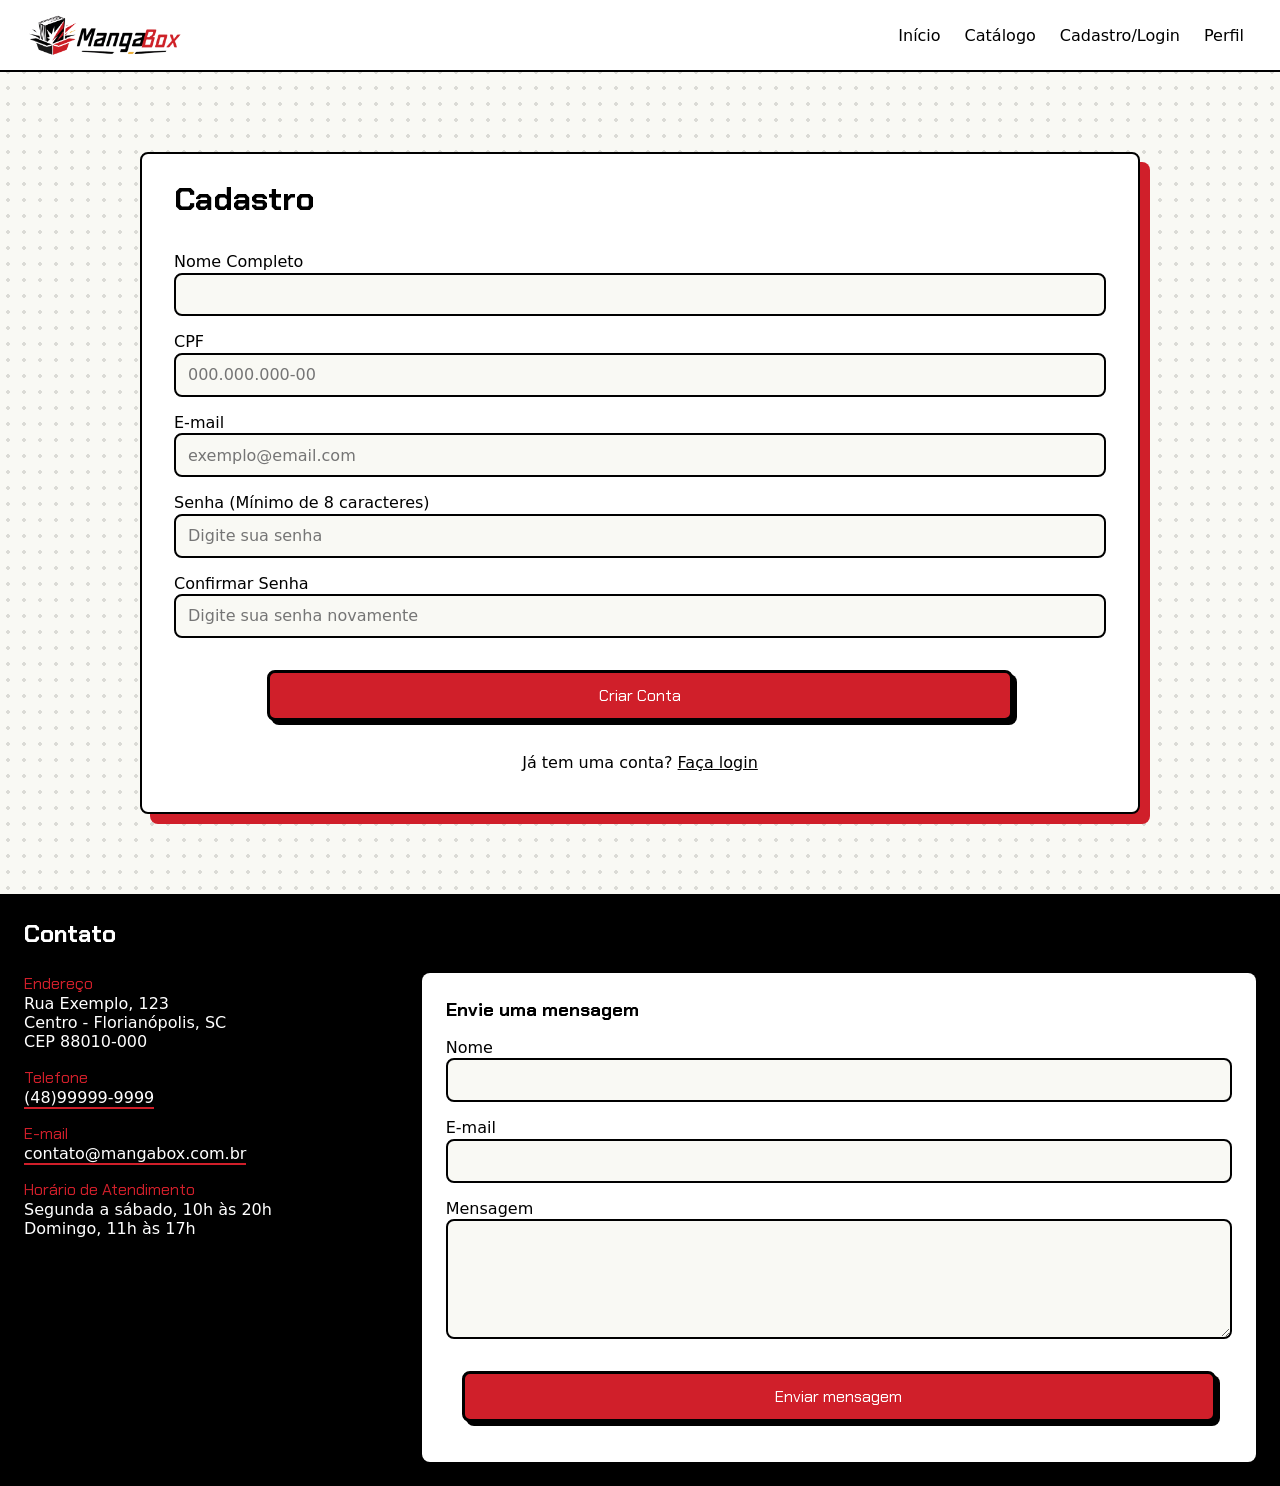
==== cadastro.html @ d9d9bd8c "Adicionado confirmações e correção de erros que não seguiam os padrões w3c" ====
<!DOCTYPE html>
<html lang="pt-BR">

<head>
    <meta charset="UTF-8">
    <meta name="viewport" content="width=device-width, initial-scale=1.0">
    <title>MangaBox | Cadastro</title>
    <link rel="icon" href="./img/icon.png" type="image/png">

    <link rel="preconnect" href="https://fonts.googleapis.com">
    <link rel="preconnect" href="https://fonts.gstatic.com" crossorigin>
    <link href="https://fonts.googleapis.com/css2?family=Chakra+Petch:ital,wght@1,700&display=swap" rel="stylesheet">

    <link rel="stylesheet" href="css/base.css">
    <link rel="stylesheet" href="css/componentes.css">
    <link rel="stylesheet" href="css/cadastro.css">
    <link rel="stylesheet" href="css/responsivo.css">
</head>

<body>
    <header class="menu">
        <div class="container menu__interno">
            <a href="index.html" class="menu__logo">
                <img src="img/logo-horizontal.png" alt="MangaBox">
            </a>

            <input type="checkbox" id="menu-toggle" class="menu__toggle">
            <label for="menu-toggle" class="menu__hamburguer">
                <img src="img/icons/menu.png" alt="">
            </label>

            <nav class="menu__nav">
                <a href="index.html" class="menu__link" aria-current="page">Início</a>
                <a href="loja.html" class="menu__link">Catálogo</a>
                <a href="cadastro.html" class="menu__link">Cadastro/Login</a>
                <a href="perfil.html" class="menu__link">Perfil</a>
            </nav>
        </div>
    </header>

    <main>

        <div class="container" id="form-box">
            <h1>Cadastro</h1>
            <form id="form-cadastro" method="post">
                <div class="campo">
                    <label for="nomecad">Nome Completo</label>
                    <input type="text" id="nomecad" name="nomecad" required autocomplete="name">
                </div>

                <div class="campo">
                    <label for="cpf">CPF</label>
                    <input type="text" id="cpf" name="cpf" required pattern="\d{3}\.?\d{3}\.?\d{3}-?\d{2}"
                        title="Entre com o formato 000.000.000-00 ou apenas números" autocomplete="off"
                        placeholder="000.000.000-00">
                </div>

                <div class="campo">
                    <label for="emailcad">E-mail</label>
                    <input type="email" id="emailcad" name="emailcad" required autocomplete="email"
                        placeholder="exemplo@email.com">
                </div>

                <div class="campo">
                    <label for="senha">Senha (Mínimo de 8 caracteres)</label>
                    <input type="password" id="senha" name="senha" required minlength="8" placeholder="Digite sua senha"
                        autocomplete="new-password">
                </div>

                <div class="campo">
                    <label for="senha-confirma">Confirmar Senha</label>
                    <input type="password" id="senha-confirma" name="senha-confirma" required
                        placeholder="Digite sua senha novamente" autocomplete="new-password">
                </div>

                <button type="submit" class="botao botao-vermelho" id="botao-cadastro">Criar Conta</button>

                <p id="form-cadastro__link">
                    Já tem uma conta? <a href="login.html">Faça login</a>
                </p>
            </form>
        </div>
    </main>

    <footer class="rodape">
        <!--Contato-->
        <section class="container contato">
            <h2 class="contato__titulo">Contato</h2>

            <address>
                <dl class="contato__info">
                    <dt>Endereço</dt>
                    <dd>Rua Exemplo, 123<br>Centro - Florianópolis, SC<br>CEP 88010-000</dd>
                    <dt>Telefone</dt>
                    <dd><a href="tel:+5548999999999">(48)99999-9999</a></dd>
                    <dt>E-mail</dt>
                    <dd><a href="mailto:contato@mangabox.com.br">contato@mangabox.com.br</a></dd>
                    <dt>Horário de Atendimento</dt>
                    <dd>Segunda a sábado, 10h às 20h<br>Domingo, 11h às 17h</dd>
                </dl>
            </address>

            <form method="post" class="form-contato">
                <h3>Envie uma mensagem</h3>

                <div class="campo">
                    <label for="nome">Nome</label>
                    <input type="text" id="nome" name="nome" required>
                </div>

                <div class="campo">
                    <label for="email">E-mail</label>
                    <input type="email" id="email" name="email" required>
                </div>

                <div class="campo">
                    <label for="mensagem">Mensagem</label>
                    <textarea id="mensagem" name="mensagem" required></textarea>
                </div>

                <button type="submit" class="botao botao-vermelho">Enviar mensagem</button>
            </form>
        </section>
    </footer>
</body>

</html>
---- css/base.css ----
:root {
    --cor-primaria: #d01f2a;
    --cor-primaria-escura: #a81820;
    --cor-tinta: #000;
    --cor-fundo: #f9f9f4;
    --cor-superficie: #fff;
    --cor-superficie-escuro: #b6b6b6;
    --cor-superficie-escuro2: #f2f2f2;
    --cor-superficie-escuro3: #ddd;
    --cor-texto: #000;
    --cor-texto-suave: #555;


    --fonte-titulo: 'Chakra Petch', 'Segoe UI', sans-serif;
    --fonte-texto: 'Segoe UI', system-ui, -apple-system, sans-serif;


    --borda: 2px solid var(--cor-tinta);
    --sombra-dura: 4px 4px 0 var(--cor-tinta);
}

/* ---------- 2. Reset ---------- */
*,
*::before,
*::after {
    box-sizing: border-box;
}

* {
    margin: 0;
}


html {
    scroll-behavior: smooth;
}

body {
    font-family: var(--fonte-texto);
    font-size: 1rem;
    color: var(--cor-texto);

    background-color: var(--cor-fundo);
    background-image: radial-gradient(rgba(0, 0, 0, 0.12) 2px, transparent 2px);
    background-size: 16px 16px;
}

img {
    display: block;
    max-width: 100%;
    height: auto;
}

input,
button,
textarea,
select {
    font: inherit;
    color: inherit;
}

button {
    cursor: pointer;
}

ul,
ol {
    padding: 0;
    list-style: none;
}

address {
    font-style: normal;
}

a {
    color: inherit;
}

h1,
h2,
h3,
h4 {
    font-family: var(--fonte-titulo);

}

p {
    max-width: 65ch;
}

.container {
    width: 100%;
    max-width: 1500px;
    margin-inline: auto;
    padding-inline: 1.5rem;
}
---- css/componentes.css ----
/* menu superior */

.menu {
    position: sticky;
    top: 0;
    z-index: 10;
    background-color: var(--cor-superficie);
    border-bottom: var(--borda);
    display: flex;
    justify-content: space-between;
    align-items: center;
}

.menu__logo img {
    height: 70px;
    width: auto;
    padding: 14px 0px;
}

.menu__interno {
    display: flex;
}

.menu__nav {
    display: flex;
    justify-content: flex-end;
    align-items: center;
    margin-left: auto;
}

.menu__link {
    text-decoration: none;
    display: block;
    padding: 0 12px;
}

.menu__link:hover {
    transition: 0.5s;
    color: var(--cor-primaria-escura);
}

/* botões */
.botao {
    font-family: var(--fonte-titulo);
    text-decoration: none;
    text-align: center;

    display: inline-block;
    padding: 0.75rem;
    margin: 1rem;
    color: var(--cor-tinta);
    background-color: var(--cor-superficie);
    border: 3px solid var(--cor-tinta);
    box-shadow: var(--sombra-dura);
    border-radius: 8px;
}

.botao:hover {
    background-color: var(--cor-superficie-escuro);
    transition: 0.2s;
    transform: translate(2px, 2px);
    box-shadow: 2px 2px 0 var(--cor-tinta);
}

.botao:active {
    transition: 0.2s;
    transform: translate(4px, 4px);
    box-shadow: 0 0 0 var(--cor-tinta);
}

.botao-vermelho {
    background-color: var(--cor-primaria);
    color: var(--cor-superficie);
}

.botao-vermelho:hover {
    background-color: var(--cor-primaria-escura);
}

.botao__comprar {
    width: 90%;

}

/* seções */
.secao {
    padding-block: 4rem;
}

.secao__titulo {
    margin-bottom: 2.5rem;
}

/* produtos */


.grade-produtos {
    display: grid;
    grid-template-columns: repeat(auto-fit, minmax(220px, 1fr));
    gap: 1rem;
}

.card-produto {
    display: flex;
    flex-direction: column;

    background-color: var(--cor-superficie);
    border: var(--borda);
    border-radius: 5px;

    overflow: hidden;

    height: 100%;
    box-sizing: border-box;
}

.card-produto button {
    align-self: center;
    margin-bottom: 1rem;
}

.card-produto__imagem {
    display: block;
    width: 100%;
    aspect-ratio: 2 / 3;
    object-fit: cover;
    align-self: center;

    border-bottom: 2px solid var(--cor-tinta);
}

.card-produto__titulo {
    padding: 0.5rem;
    min-height: 3lh;
    margin: 0;
    box-sizing: border-box;
    border-bottom: var(--borda);
}


.card-produto__descricao {
    display: block;
    padding: 0 0.5rem;
    font-size: 0.9rem;
    color: var(--cor-texto-suave);
    min-height: 2rem;
    align-items: stretch;
    box-sizing: border-box;
}

.card-produto__preco {
    padding: 0.5rem 0.5rem;
    margin-top: auto;
    font-family: var(--fonte-titulo);
    font-size: 1.2rem;
    color: var(--cor-primaria-escura);
}

.card-produto--catalogo {
    display: flex;
    flex-direction: column;
    justify-content: center;
    align-items: center;
    text-align: center;
}




/* rodapé */
.rodape {
    background-color: var(--cor-tinta);
    padding-block: 1.5rem;
}

.contato {
    color: var(--cor-superficie);
    display: grid;
    grid-template-columns: 0.4fr 1fr;
    gap: 1.5rem 4rem;
    align-items: start;
}

.contato__titulo {
    grid-column: 1 / -1;
}

.contato__info dt {
    font-family: var(--fonte-titulo);
    color: var(--cor-primaria);
}

.contato__info dd {
    margin: 0 0 1rem;
}

.contato__info a {
    text-decoration: none;
    border-bottom: 2px solid var(--cor-primaria);
}

/* formulario */
.form-contato {
    display: flex;
    flex-direction: column;
    gap: 1rem;
    padding: 1.5rem;

    background-color: var(--cor-superficie);
    border-radius: 8px;

    color: var(--cor-tinta);
}

.campo {
    display: flex;
    flex-direction: column;
    gap: 0.1rem;
}

.campo input,
.campo textarea {
    padding: 0.65rem 0.75rem;
    background-color: var(--cor-fundo);
    border: 2px solid var(--cor-tinta);
    border-radius: 8px;
}

.campo textarea {
    min-height: 120px;
    resize: vertical;
}
---- css/cadastro.css ----
#form-box {
    background-color: var(--cor-superficie);
    border: var(--borda);
    border-radius: 8px;
    box-shadow: 10px 10px 0 var(--cor-primaria);

    max-width: 1000px;
    margin-top: 5rem;
    margin-bottom: 5rem;
    margin-inline: auto;
    padding: 1.5rem 2rem 2.5rem;
    display: flex;
    flex-direction: column;
    gap: 2rem;
}

#form-cadastro {
    display: flex;
    flex-direction: column;
    gap: 1rem;
}

#botao-cadastro {
    display: block;
    width: 80%;
    margin-inline: auto;
    margin-bottom: 1rem;
}

#form-cadastro__link {
    max-width: none;
    margin: 0;
    text-align: center;
}
---- css/responsivo.css ----
/*válidos em todos os dispositivos*/

.menu__toggle {
    display: none;
}

.menu__hamburguer {
    display: none;
}

img,
input,
select,
textarea {
    max-width: 100%;
}

@media screen and (max-width: 767px) {

    /*evitar rolagem horizontal*/
    html,
    body {
        overflow-x: hidden;
    }

    p,
    td,
    th,
    li,
    a {
        overflow-wrap: anywhere;
    }

    .container {
        padding-inline: 1rem;
    }

    h1 {
        font-size: 1.6rem;
    }

    h2 {
        font-size: 1.3rem;
    }

    /*menu hamburguer*/
    .menu__interno {
        flex-wrap: wrap;
        justify-content: space-between;
        align-items: center;
    }

    .menu__logo img {
        height: 56px;
    }

    .menu__hamburguer {
        display: flex;
        align-items: center;
        justify-content: center;
        width: 46px;
        height: 46px;
    }

    .menu__hamburguer img {
        width: 24px;
        height: 24px;
        object-fit: contain;
    }

    .menu__nav {
        display: none;
        order: 3;
        width: 100%;
        flex-direction: column;
        align-items: stretch;
        margin-left: 0;
        gap: 5px;
        padding-bottom: 10px;
    }

    .menu__toggle:checked~.menu__nav {
        display: flex;
    }

    /*layouts*/
    .destaque {
        padding: 2rem 1rem;
    }

    .destaque__interno {
        flex-direction: column;
        gap: 2rem;
    }

    .destaque__logo {
        max-width: 100%;
    }

    #sobre__bloco1,
    #sobre__bloco2,
    .contato,
    #filtros {
        grid-template-columns: 1fr;
        gap: 1.5rem;
    }

    .grade-produtos {
        grid-template-columns: 1fr;
        justify-items: center;
    }

    .card-produto {
        width: 100%;
        max-width: 300px;
    }

    /*caixas*/
    #form-box,
    #carrinho,
    #pedidos {
        width: calc(100% - 2rem);
        padding: 1rem;
    }

    #clientes,
    #compras,
    #filtros {
        padding: 1rem;
    }

    #form-box,
    #carrinho,
    #pedidos,
    #clientes,
    #compras,
    #filtros {
        box-shadow: 6px 6px 0 var(--cor-primaria);
        margin-top: 2rem;
        margin-bottom: 2rem;
    }

    #botao-cadastro,
    #botao-perfil,
    #botao-filtrar {
        width: 100%;
        justify-self: stretch;
    }

    /*tabelas*/
    table {
        font-size: 0.75rem;
    }

    th,
    td {
        padding: 4px;
    }

    .carrinho__miniatura {
        display: none;
    }

    #tabela-carrinho input[type="number"] {
        width: 45px;
    }

    #tabela-carrinho .botao {
        margin: 0;
        padding: 0.3rem;
        font-size: 0.7rem;
    }

    /* ----- relatórios: cabeçalho e rodapé ----- */
    .admin-cabecalho-interno,
    .admin-rodape__interno {
        flex-direction: column;
        align-items: flex-start;
        gap: 0.5rem;
    }
}
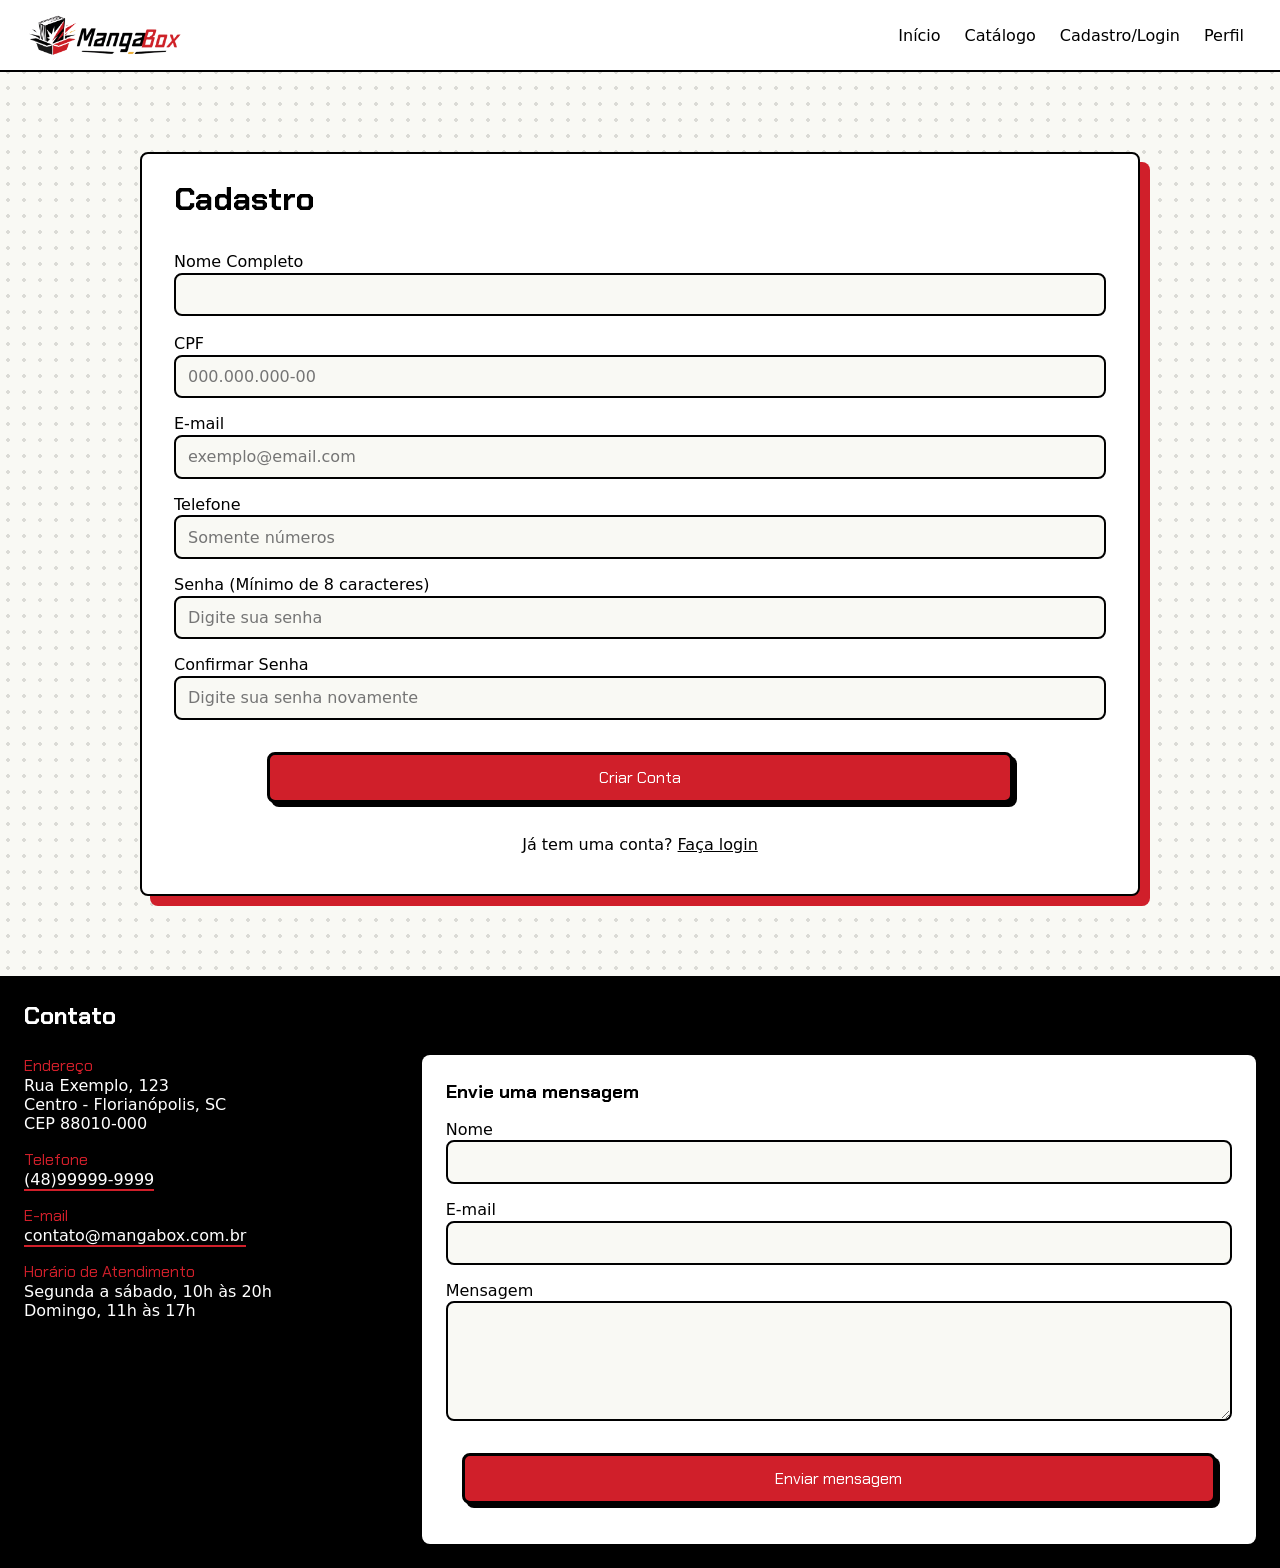
==== commit 7bcfbd4b: "Continuação do projeto - Inicío do funcionamento do formulário de Cadastro" ====
--- a/cadastro.html
+++ b/cadastro.html
@@ -15,25 +15,26 @@
     <link rel="stylesheet" href="css/componentes.css">
     <link rel="stylesheet" href="css/cadastro.css">
     <link rel="stylesheet" href="css/responsivo.css">
+    <script type="module" src="js/cadastro.js"></script>
 </head>
 
 <body>
     <header class="menu">
-        <div class="container menu__interno">
-            <a href="index.html" class="menu__logo">
+        <div class="container menu-interno">
+            <a href="index.html" class="menu-logo">
                 <img src="img/logo-horizontal.png" alt="MangaBox">
             </a>
 
-            <input type="checkbox" id="menu-toggle" class="menu__toggle">
-            <label for="menu-toggle" class="menu__hamburguer">
+            <input type="checkbox" id="menu-toggle" class="menu-toggle">
+            <label for="menu-toggle" class="menu-hamburguer">
                 <img src="img/icons/menu.png" alt="">
             </label>
 
-            <nav class="menu__nav">
-                <a href="index.html" class="menu__link" aria-current="page">Início</a>
-                <a href="loja.html" class="menu__link">Catálogo</a>
-                <a href="cadastro.html" class="menu__link">Cadastro/Login</a>
-                <a href="perfil.html" class="menu__link">Perfil</a>
+            <nav class="menu-nav">
+                <a href="index.html" class="menu-link" aria-current="page">Início</a>
+                <a href="loja.html" class="menu-link">Catálogo</a>
+                <a href="cadastro.html" class="menu-link">Cadastro/Login</a>
+                <a href="perfil.html" class="menu-link">Perfil</a>
             </nav>
         </div>
     </header>
@@ -46,6 +47,8 @@
                 <div class="campo">
                     <label for="nomecad">Nome Completo</label>
                     <input type="text" id="nomecad" name="nomecad" required autocomplete="name">
+
+                    <span class="erro" id="erro-nome"></span>
                 </div>
 
                 <div class="campo">
@@ -62,6 +65,11 @@
                 </div>
 
                 <div class="campo">
+                    <label for="telefone">Telefone</label>
+                    <input type="tel" id="telefone" name="telefone" required placeholder="Somente números">
+                </div>
+
+                <div class="campo">
                     <label for="senha">Senha (Mínimo de 8 caracteres)</label>
                     <input type="password" id="senha" name="senha" required minlength="8" placeholder="Digite sua senha"
                         autocomplete="new-password">
@@ -75,7 +83,7 @@
 
                 <button type="submit" class="botao botao-vermelho" id="botao-cadastro">Criar Conta</button>
 
-                <p id="form-cadastro__link">
+                <p id="form-cadastro-link">
                     Já tem uma conta? <a href="login.html">Faça login</a>
                 </p>
             </form>
@@ -85,10 +93,10 @@
     <footer class="rodape">
         <!--Contato-->
         <section class="container contato">
-            <h2 class="contato__titulo">Contato</h2>
+            <h2 class="contato-titulo">Contato</h2>
 
             <address>
-                <dl class="contato__info">
+                <dl class="contato-info">
                     <dt>Endereço</dt>
                     <dd>Rua Exemplo, 123<br>Centro - Florianópolis, SC<br>CEP 88010-000</dd>
                     <dt>Telefone</dt>
--- a/css/componentes.css
+++ b/css/componentes.css
@@ -11,30 +11,30 @@
     align-items: center;
 }
 
-.menu__logo img {
+.menu-logo img {
     height: 70px;
     width: auto;
     padding: 14px 0px;
 }
 
-.menu__interno {
-    display: flex;
-}
-
-.menu__nav {
+.menu-interno {
+    display: flex;
+}
+
+.menu-nav {
     display: flex;
     justify-content: flex-end;
     align-items: center;
     margin-left: auto;
 }
 
-.menu__link {
+.menu-link {
     text-decoration: none;
     display: block;
     padding: 0 12px;
 }
 
-.menu__link:hover {
+.menu-link:hover {
     transition: 0.5s;
     color: var(--cor-primaria-escura);
 }
@@ -77,7 +77,7 @@
     background-color: var(--cor-primaria-escura);
 }
 
-.botao__comprar {
+.botao-comprar {
     width: 90%;
 
 }
@@ -87,7 +87,7 @@
     padding-block: 4rem;
 }
 
-.secao__titulo {
+.secao-titulo {
     margin-bottom: 2.5rem;
 }
 
@@ -119,7 +119,7 @@
     margin-bottom: 1rem;
 }
 
-.card-produto__imagem {
+.card-produto-imagem {
     display: block;
     width: 100%;
     aspect-ratio: 2 / 3;
@@ -129,7 +129,7 @@
     border-bottom: 2px solid var(--cor-tinta);
 }
 
-.card-produto__titulo {
+.card-produto-titulo {
     padding: 0.5rem;
     min-height: 3lh;
     margin: 0;
@@ -138,7 +138,7 @@
 }
 
 
-.card-produto__descricao {
+.card-produto-descricao {
     display: block;
     padding: 0 0.5rem;
     font-size: 0.9rem;
@@ -148,7 +148,7 @@
     box-sizing: border-box;
 }
 
-.card-produto__preco {
+.card-produto-preco {
     padding: 0.5rem 0.5rem;
     margin-top: auto;
     font-family: var(--fonte-titulo);
@@ -181,20 +181,20 @@
     align-items: start;
 }
 
-.contato__titulo {
+.contato-titulo {
     grid-column: 1 / -1;
 }
 
-.contato__info dt {
+.contato-info dt {
     font-family: var(--fonte-titulo);
     color: var(--cor-primaria);
 }
 
-.contato__info dd {
+.contato-info dd {
     margin: 0 0 1rem;
 }
 
-.contato__info a {
+.contato-info a {
     text-decoration: none;
     border-bottom: 2px solid var(--cor-primaria);
 }
--- a/css/cadastro.css
+++ b/css/cadastro.css
@@ -27,8 +27,14 @@
     margin-bottom: 1rem;
 }
 
-#form-cadastro__link {
+#form-cadastro-link {
     max-width: none;
     margin: 0;
     text-align: center;
+}
+
+.erro {
+    color: red;
+    font-size: 13px;
+    display: block;
 }
--- a/css/responsivo.css
+++ b/css/responsivo.css
@@ -1,10 +1,10 @@
 /*válidos em todos os dispositivos*/
 
-.menu__toggle {
+.menu-toggle {
     display: none;
 }
 
-.menu__hamburguer {
+.menu-hamburguer {
     display: none;
 }
 
@@ -44,17 +44,17 @@
     }
 
     /*menu hamburguer*/
-    .menu__interno {
+    .menu-interno {
         flex-wrap: wrap;
         justify-content: space-between;
         align-items: center;
     }
 
-    .menu__logo img {
+    .menu-logo img {
         height: 56px;
     }
 
-    .menu__hamburguer {
+    .menu-hamburguer {
         display: flex;
         align-items: center;
         justify-content: center;
@@ -62,13 +62,13 @@
         height: 46px;
     }
 
-    .menu__hamburguer img {
+    .menu-hamburguer img {
         width: 24px;
         height: 24px;
         object-fit: contain;
     }
 
-    .menu__nav {
+    .menu-nav {
         display: none;
         order: 3;
         width: 100%;
@@ -79,7 +79,7 @@
         padding-bottom: 10px;
     }
 
-    .menu__toggle:checked~.menu__nav {
+    .menu-toggle:checked~.menu-nav {
         display: flex;
     }
 
@@ -88,17 +88,17 @@
         padding: 2rem 1rem;
     }
 
-    .destaque__interno {
+    .destaque-interno {
         flex-direction: column;
         gap: 2rem;
     }
 
-    .destaque__logo {
+    .destaque-logo {
         max-width: 100%;
     }
 
-    #sobre__bloco1,
-    #sobre__bloco2,
+    #sobre-bloco1,
+    #sobre-bloco2,
     .contato,
     #filtros {
         grid-template-columns: 1fr;
@@ -157,7 +157,7 @@
         padding: 4px;
     }
 
-    .carrinho__miniatura {
+    .carrinho-miniatura {
         display: none;
     }
 
@@ -173,7 +173,7 @@
 
     /* ----- relatórios: cabeçalho e rodapé ----- */
     .admin-cabecalho-interno,
-    .admin-rodape__interno {
+    .admin-rodape-interno {
         flex-direction: column;
         align-items: flex-start;
         gap: 0.5rem;
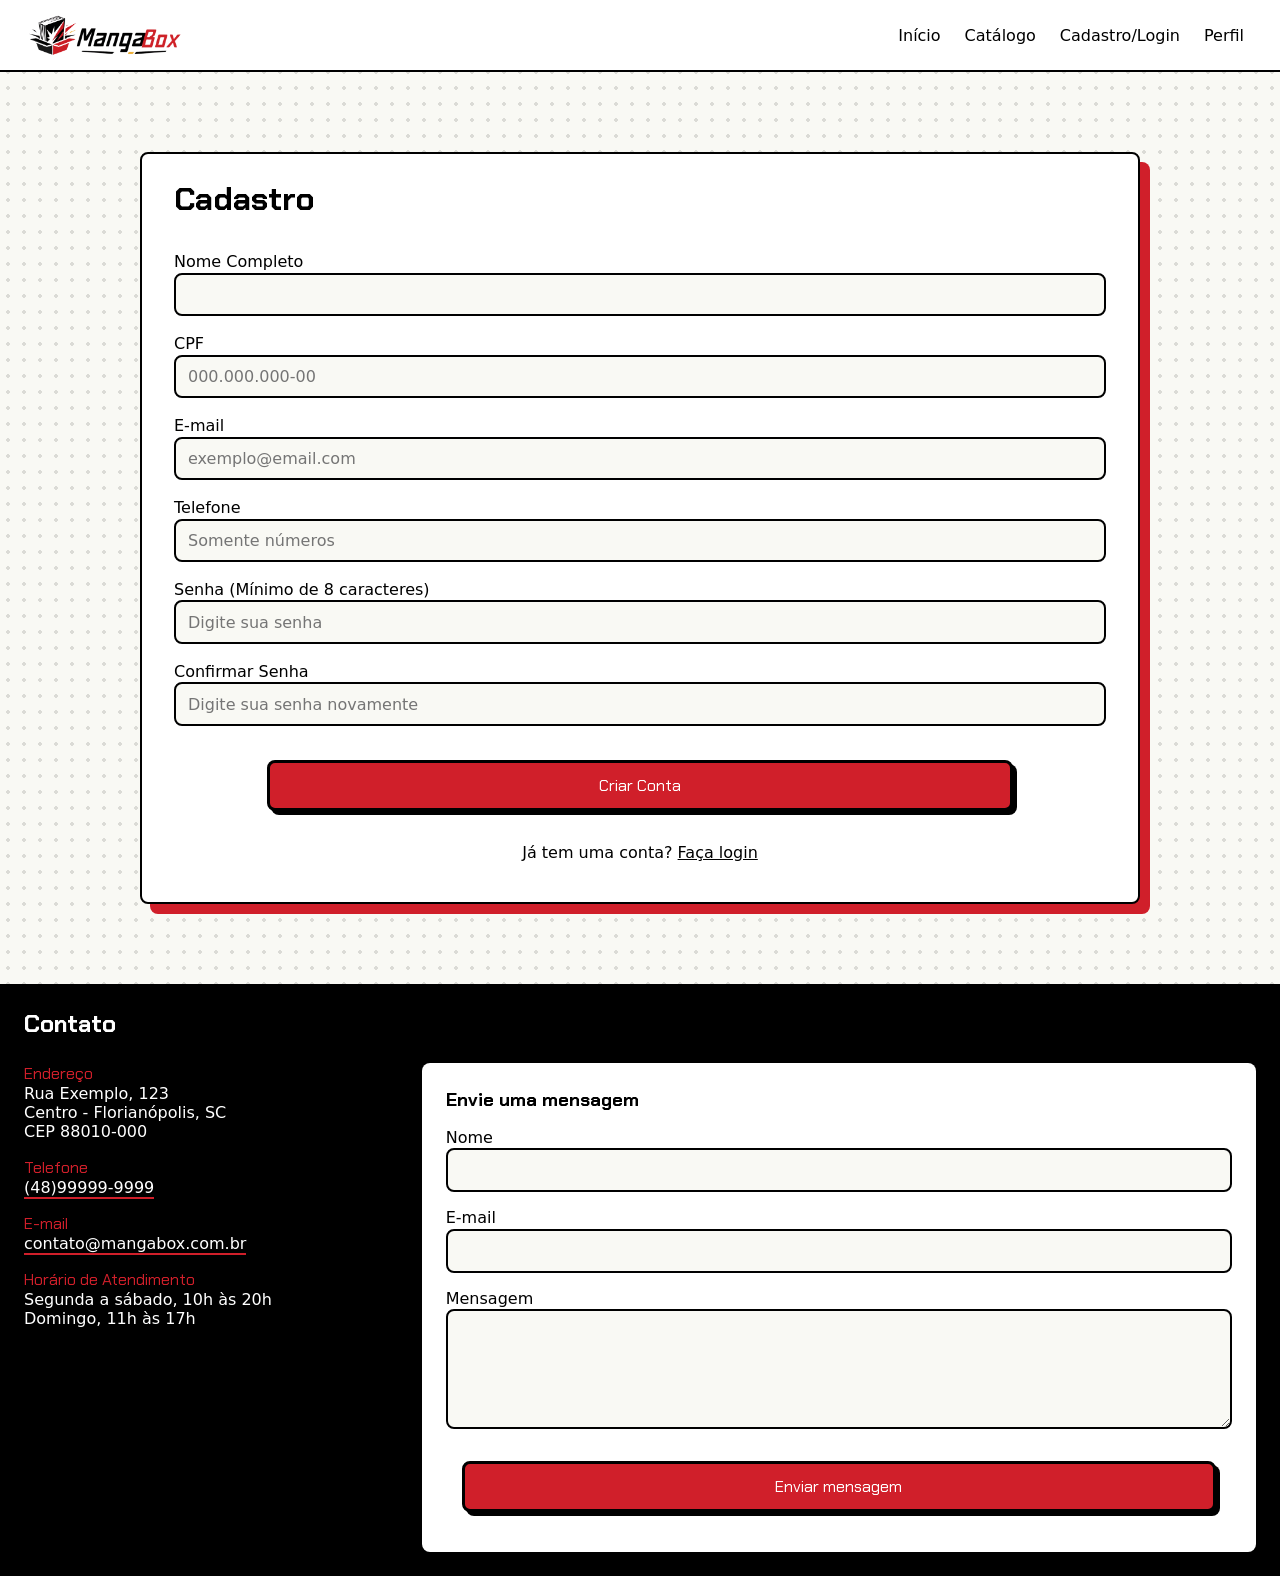
==== commit 33544da4: "Adicionado validação de formato de email e telefone" ====
--- a/cadastro.html
+++ b/cadastro.html
@@ -53,32 +53,39 @@
 
                 <div class="campo">
                     <label for="cpf">CPF</label>
-                    <input type="text" id="cpf" name="cpf" required pattern="\d{3}\.?\d{3}\.?\d{3}-?\d{2}"
-                        title="Entre com o formato 000.000.000-00 ou apenas números" autocomplete="off"
-                        placeholder="000.000.000-00">
+                    <input type="text" id="cpf" name="cpf" required placeholder="000.000.000-00">
+
+                    <span class="erro" id="erro-cpf"></span>
                 </div>
 
                 <div class="campo">
                     <label for="emailcad">E-mail</label>
-                    <input type="email" id="emailcad" name="emailcad" required autocomplete="email"
-                        placeholder="exemplo@email.com">
+                    <input type="email" id="emailcad" name="emailcad" required placeholder="exemplo@email.com">
+
+                    <span class="erro" id="erro-email"></span>
                 </div>
 
                 <div class="campo">
                     <label for="telefone">Telefone</label>
                     <input type="tel" id="telefone" name="telefone" required placeholder="Somente números">
+
+                    <span class="erro" id="erro-telefone"></span>
                 </div>
 
                 <div class="campo">
                     <label for="senha">Senha (Mínimo de 8 caracteres)</label>
-                    <input type="password" id="senha" name="senha" required minlength="8" placeholder="Digite sua senha"
-                        autocomplete="new-password">
+                    <input type="password" id="senha" name="senha" required minlength="8"
+                        placeholder="Digite sua senha">
+
+                    <span class="erro" id="erro-senha"></span>
                 </div>
 
                 <div class="campo">
                     <label for="senha-confirma">Confirmar Senha</label>
                     <input type="password" id="senha-confirma" name="senha-confirma" required
-                        placeholder="Digite sua senha novamente" autocomplete="new-password">
+                        placeholder="Digite sua senha novamente">
+
+                    <span class="erro" id="erro-confirma"></span>
                 </div>
 
                 <button type="submit" class="botao botao-vermelho" id="botao-cadastro">Criar Conta</button>
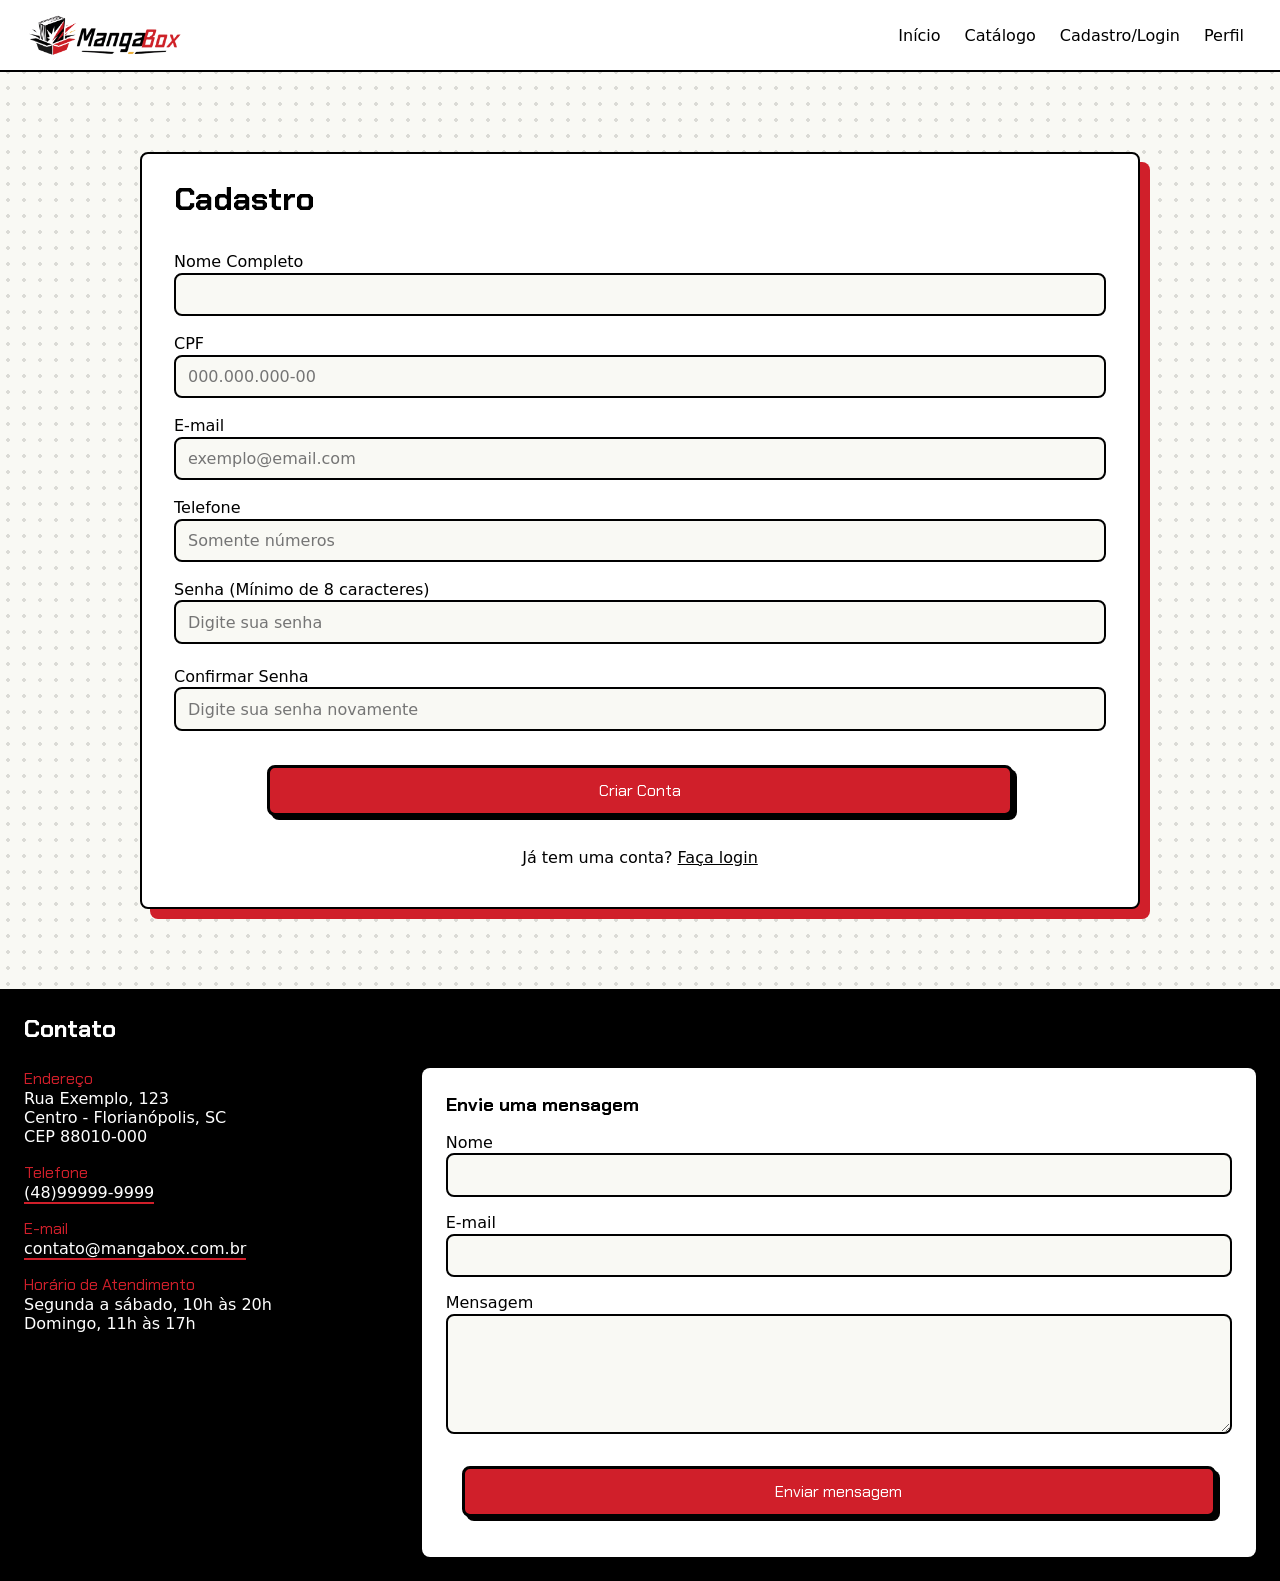
==== commit d822516c: "Validação senha" ====
--- a/cadastro.html
+++ b/cadastro.html
@@ -77,7 +77,11 @@
                     <input type="password" id="senha" name="senha" required minlength="8"
                         placeholder="Digite sua senha">
 
+                    <span class="erro" id="nao-minimo"></span>
+                    <span class="erro" id="nao-letra"></span>
+                    <span class="erro" id="nao-numero"></span>
                     <span class="erro" id="erro-senha"></span>
+
                 </div>
 
                 <div class="campo">
--- a/css/cadastro.css
+++ b/css/cadastro.css
@@ -34,7 +34,7 @@
 }
 
 .erro {
-    color: red;
+    color: var(--cor-primaria);
     font-size: 13px;
     display: block;
 }
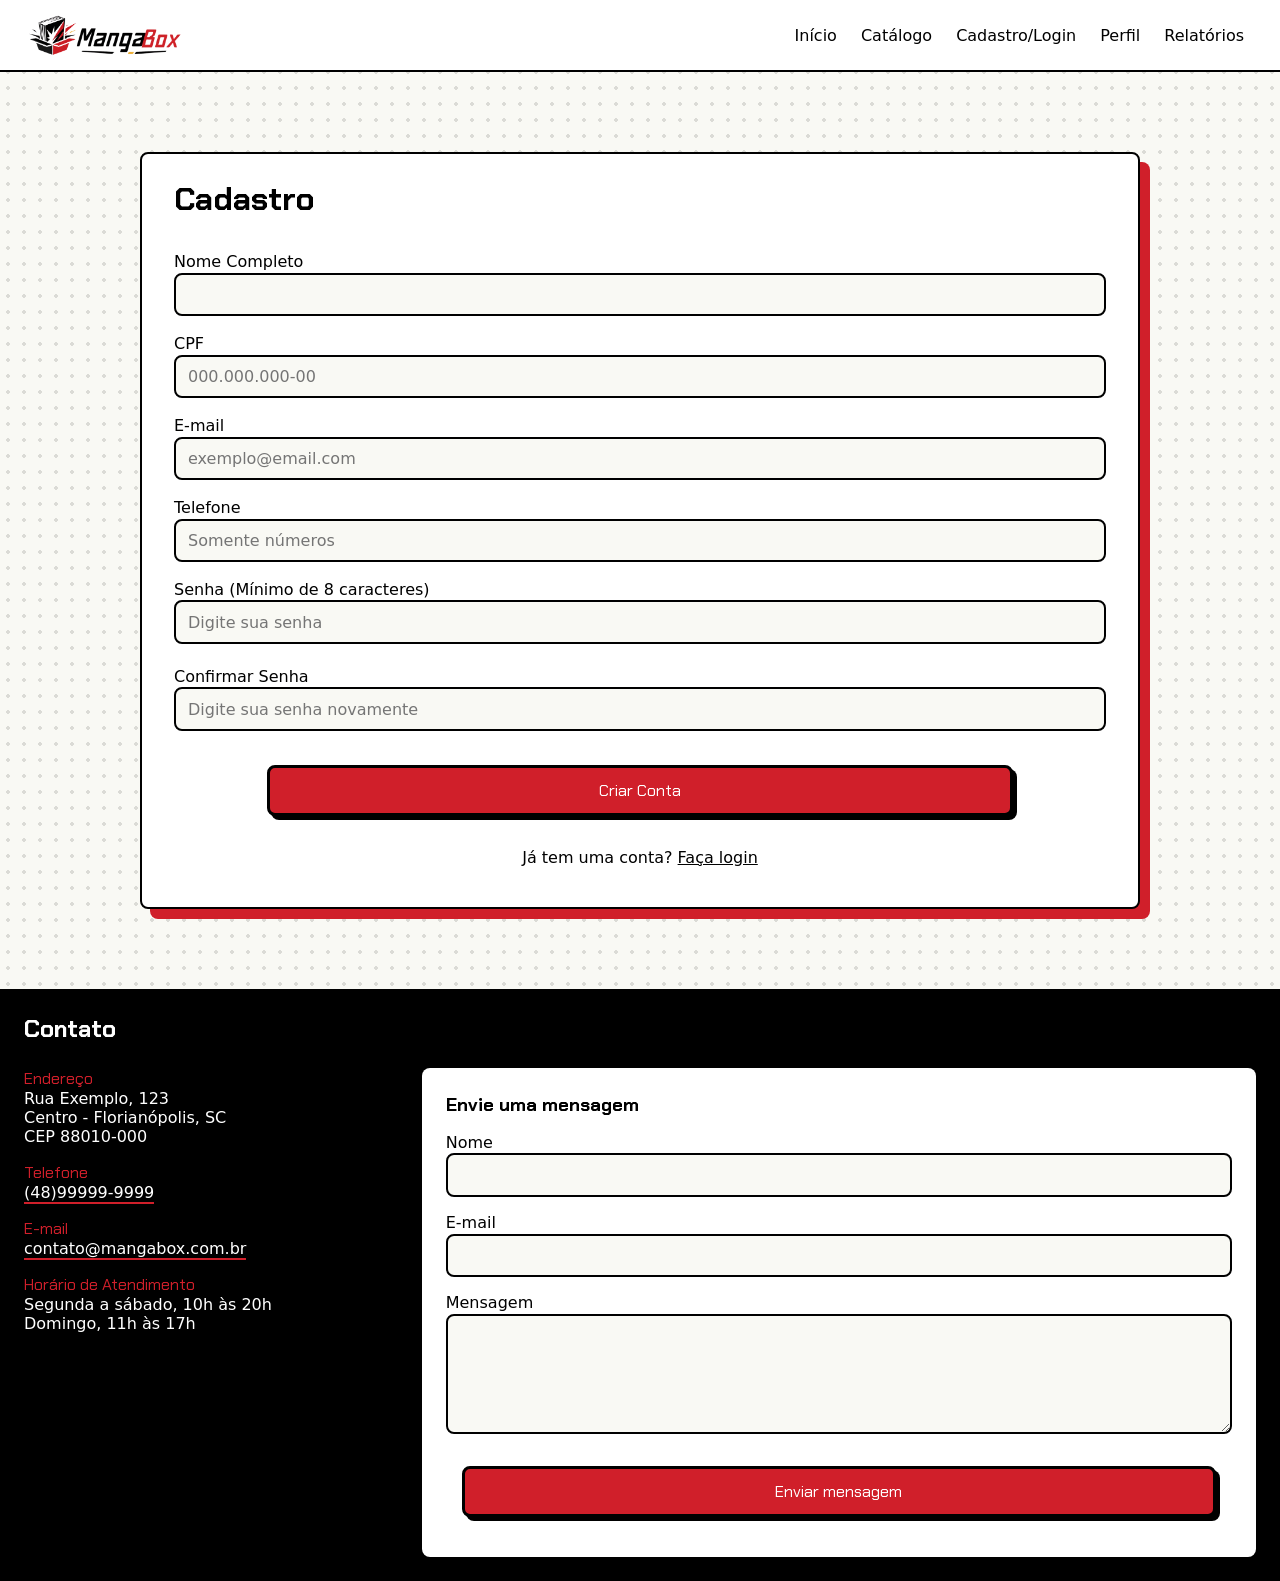
==== commit d05ac2fe: "Script de login" ====
--- a/cadastro.html
+++ b/cadastro.html
@@ -15,6 +15,7 @@
     <link rel="stylesheet" href="css/componentes.css">
     <link rel="stylesheet" href="css/cadastro.css">
     <link rel="stylesheet" href="css/responsivo.css">
+    <script type="module" src="js/sessao.js"></script>
     <script type="module" src="js/cadastro.js"></script>
 </head>
 
@@ -31,10 +32,11 @@
             </label>
 
             <nav class="menu-nav">
-                <a href="index.html" class="menu-link" aria-current="page">Início</a>
+                <a href="index.html" class="menu-link">Início</a>
                 <a href="loja.html" class="menu-link">Catálogo</a>
-                <a href="cadastro.html" class="menu-link">Cadastro/Login</a>
-                <a href="perfil.html" class="menu-link">Perfil</a>
+                <a href="cadastro.html" class="menu-link" id="apenas-nao-logado">Cadastro/Login</a>
+                <a href="perfil.html" class="menu-link" id="apenas-logado">Perfil</a>
+                <a href="relatorios.html" class="menu-link" id="apenas-admin">Relatórios</a>
             </nav>
         </div>
     </header>
--- a/css/componentes.css
+++ b/css/componentes.css
@@ -164,6 +164,13 @@
     text-align: center;
 }
 
+/* erros */
+.erro {
+    color: var(--cor-primaria);
+    font-size: 13px;
+    display: block;
+}
+
 
 
 
--- a/css/cadastro.css
+++ b/css/cadastro.css
@@ -31,10 +31,4 @@
     max-width: none;
     margin: 0;
     text-align: center;
-}
-
-.erro {
-    color: var(--cor-primaria);
-    font-size: 13px;
-    display: block;
 }
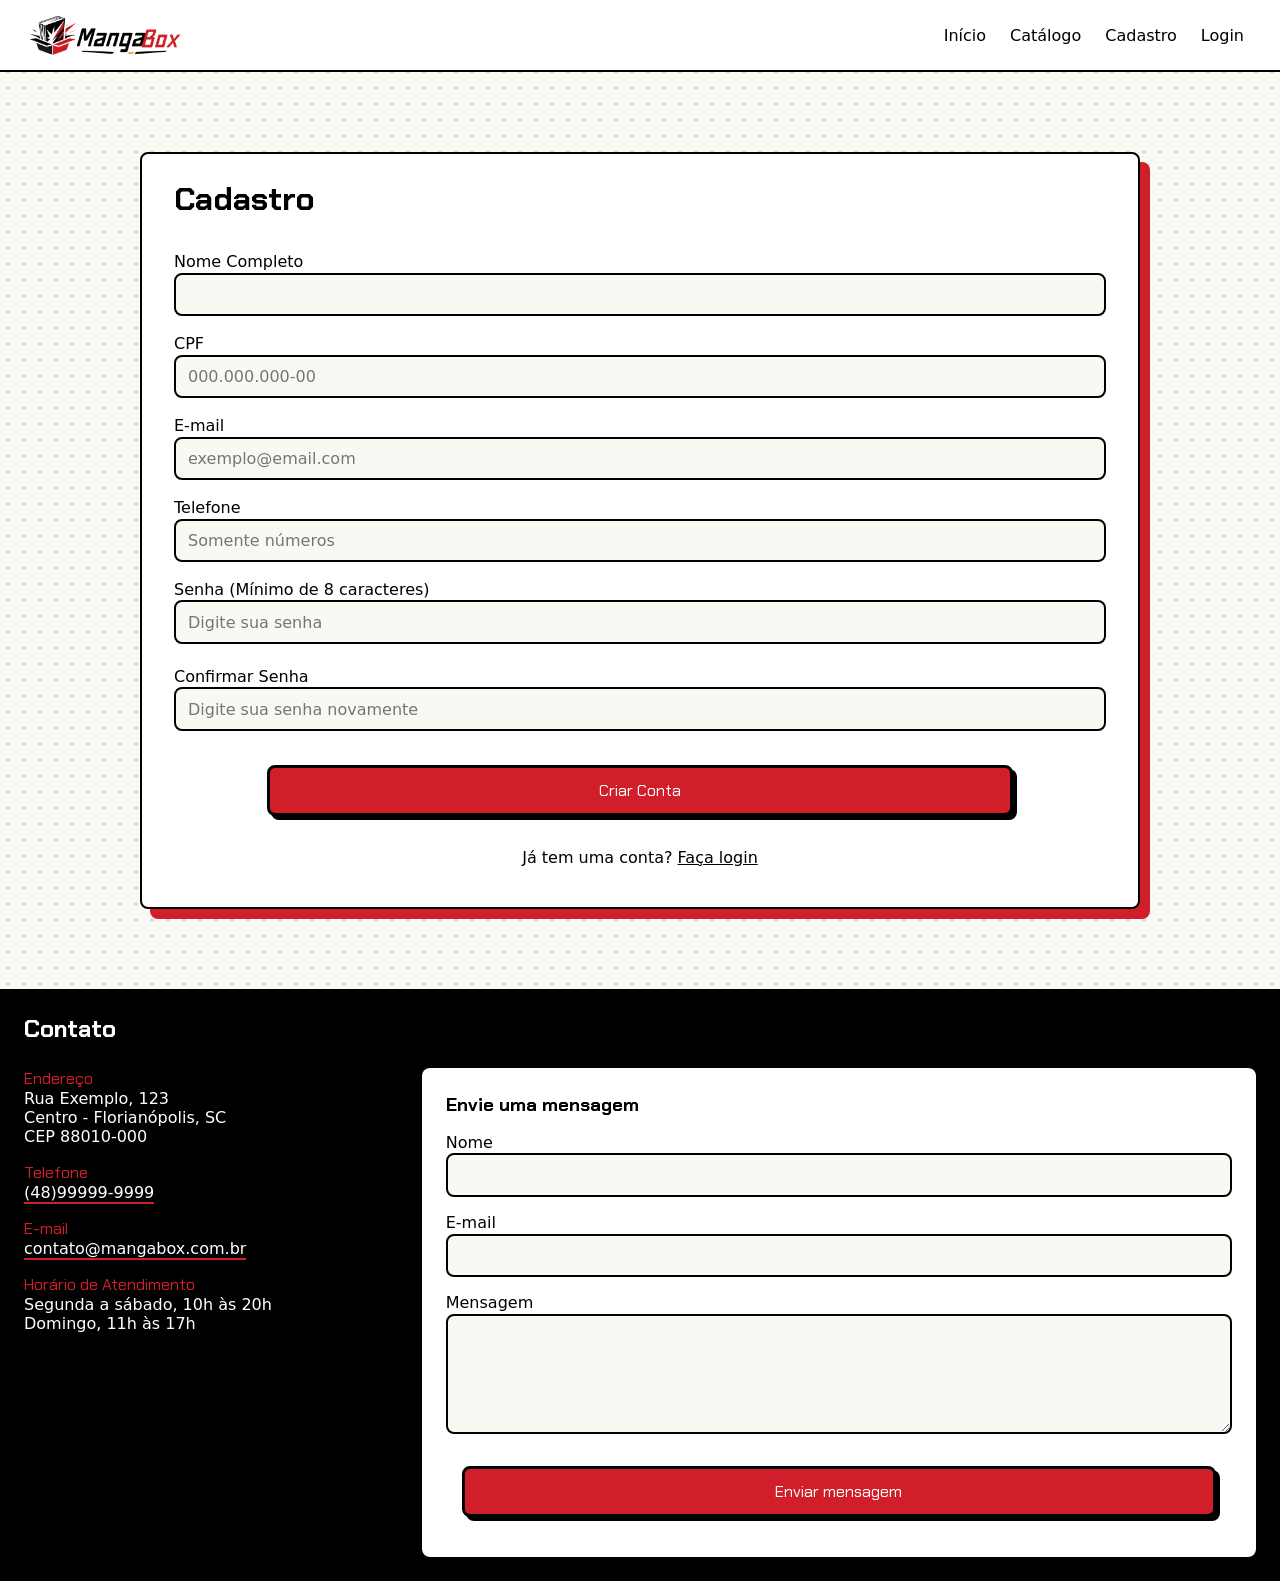
==== commit ff4595c1: "Organizalção do diretório, implementação de sessão, edição de dados e remoção de conta" ====
--- a/cadastro.html
+++ b/cadastro.html
@@ -15,8 +15,9 @@
     <link rel="stylesheet" href="css/componentes.css">
     <link rel="stylesheet" href="css/cadastro.css">
     <link rel="stylesheet" href="css/responsivo.css">
-    <script type="module" src="js/sessao.js"></script>
-    <script type="module" src="js/cadastro.js"></script>
+
+    <script type="module" src="./js/cliente.js"></script>
+    <script type="module" src="./js/sessao.js"></script>
 </head>
 
 <body>
@@ -34,9 +35,10 @@
             <nav class="menu-nav">
                 <a href="index.html" class="menu-link">Início</a>
                 <a href="loja.html" class="menu-link">Catálogo</a>
-                <a href="cadastro.html" class="menu-link" id="apenas-nao-logado">Cadastro/Login</a>
-                <a href="perfil.html" class="menu-link" id="apenas-logado">Perfil</a>
-                <a href="relatorios.html" class="menu-link" id="apenas-admin">Relatórios</a>
+                <a href="cadastro.html" class="menu-link" id="nav-cadastro" aria-current="page">Cadastro</a>
+                <a href="login.html" class="menu-link" id="nav-login">Login</a>
+                <a href="perfil.html" class="menu-link" id="nav-perfil">Perfil</a>
+                <a href="relatorios.html" class="menu-link" id="nav-relatorios">Relatórios</a>
             </nav>
         </div>
     </header>
--- a/css/componentes.css
+++ b/css/componentes.css
@@ -1,4 +1,7 @@
 /* menu superior */
+[hidden] {
+    display: none !important;
+}
 
 .menu {
     position: sticky;
